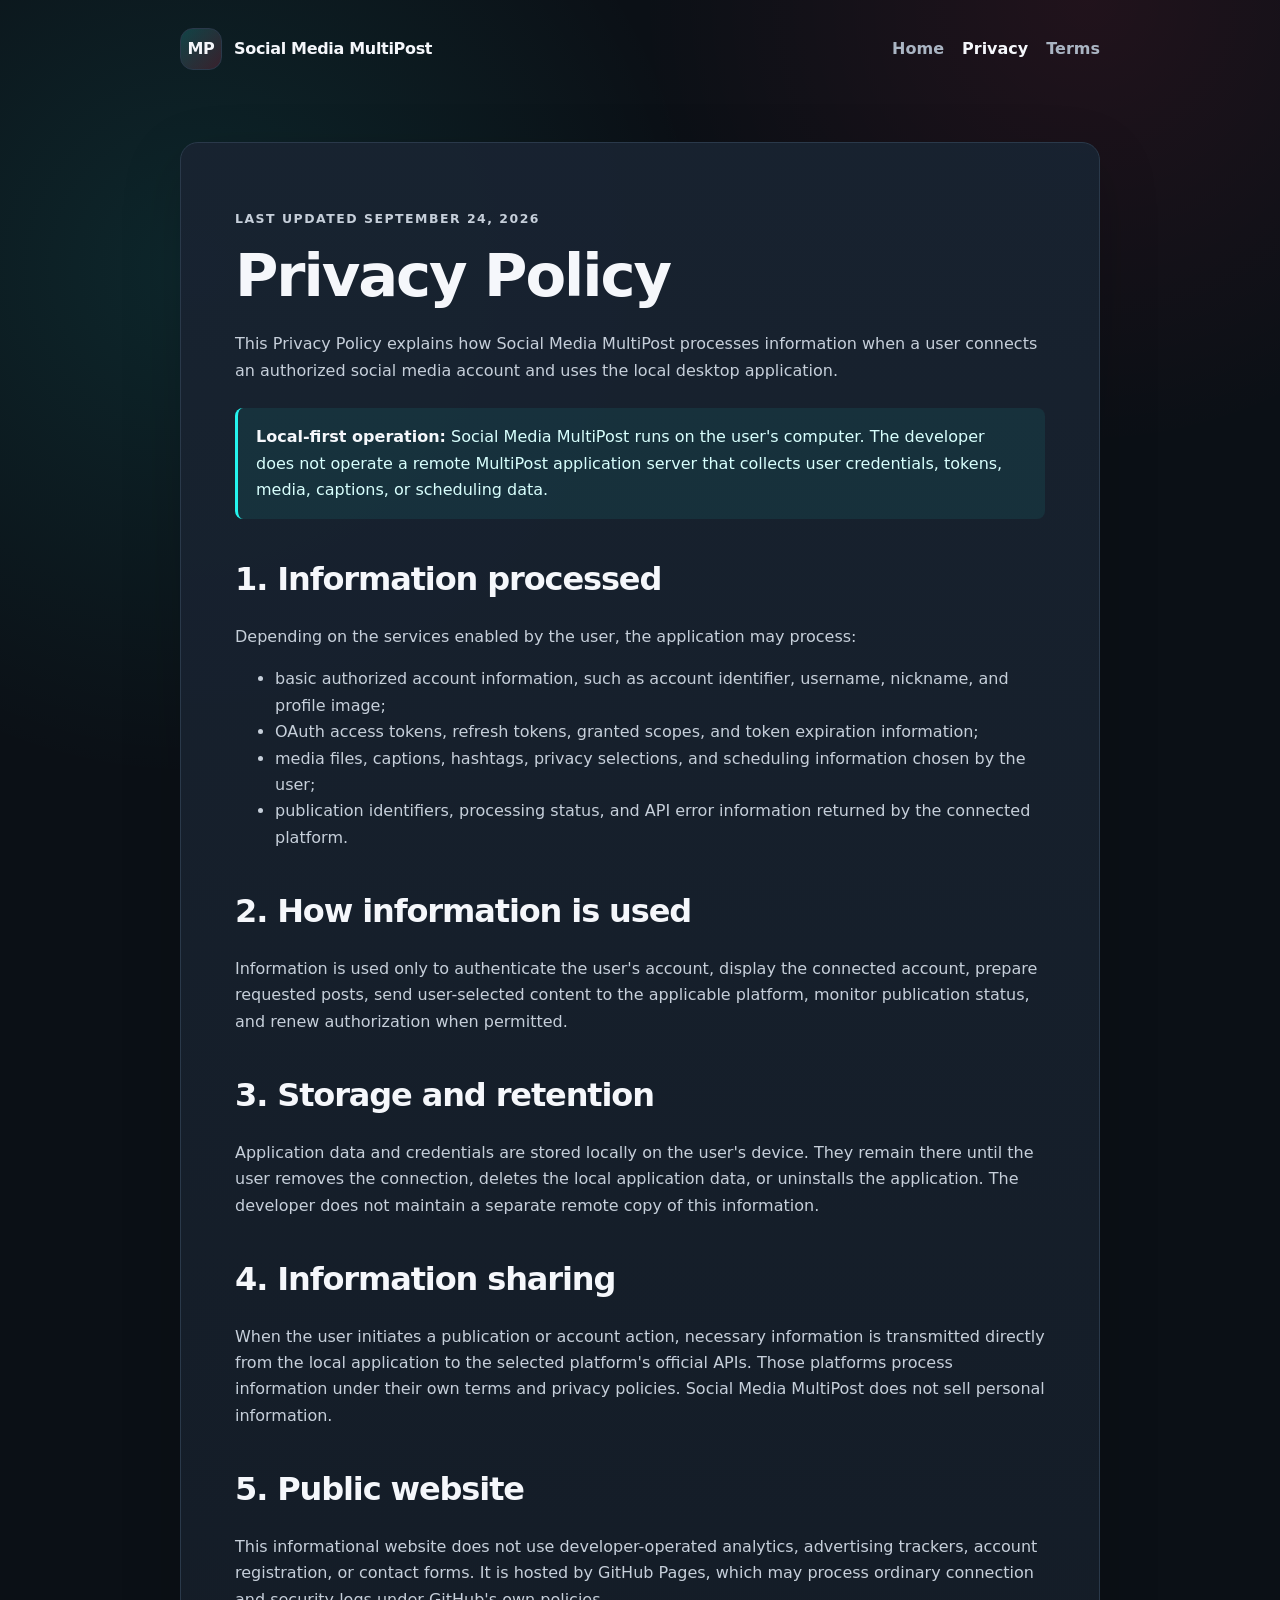
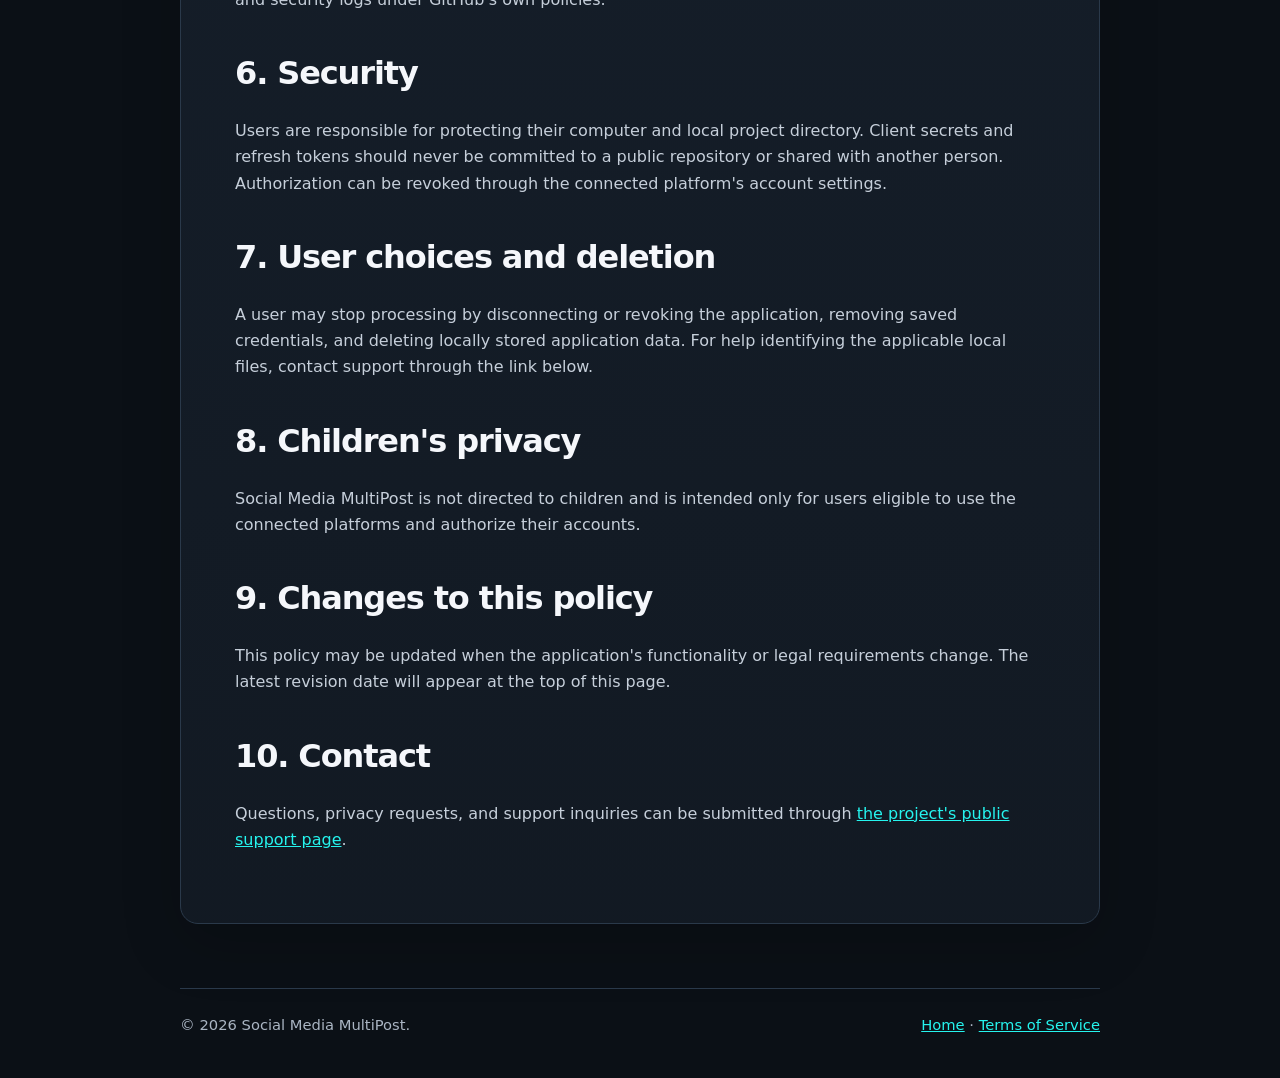
==== privacy.html @ afbd4df3 "Adiciona site e páginas legais do MultiPost" ====
<!doctype html>
<html lang="en">
<head>
  <meta charset="utf-8">
  <meta name="viewport" content="width=device-width, initial-scale=1">
  <title>Privacy Policy | Social Media MultiPost</title>
  <meta name="description" content="Privacy Policy for Social Media MultiPost.">
  <link rel="stylesheet" href="styles.css">
</head>
<body>
  <header>
    <a class="brand" href="./"><span class="logo">MP</span>Social Media MultiPost</a>
    <nav aria-label="Main navigation"><a href="./">Home</a><a href="privacy.html" aria-current="page">Privacy</a><a href="terms.html">Terms</a></nav>
  </header>
  <main>
    <article class="document">
      <p class="eyebrow">Last updated September 24, 2026</p>
      <h1>Privacy Policy</h1>
      <p>This Privacy Policy explains how Social Media MultiPost processes information when a user connects an authorized social media account and uses the local desktop application.</p>
      <div class="notice"><strong>Local-first operation:</strong> Social Media MultiPost runs on the user's computer. The developer does not operate a remote MultiPost application server that collects user credentials, tokens, media, captions, or scheduling data.</div>

      <h2>1. Information processed</h2>
      <p>Depending on the services enabled by the user, the application may process:</p>
      <ul>
        <li>basic authorized account information, such as account identifier, username, nickname, and profile image;</li>
        <li>OAuth access tokens, refresh tokens, granted scopes, and token expiration information;</li>
        <li>media files, captions, hashtags, privacy selections, and scheduling information chosen by the user;</li>
        <li>publication identifiers, processing status, and API error information returned by the connected platform.</li>
      </ul>

      <h2>2. How information is used</h2>
      <p>Information is used only to authenticate the user's account, display the connected account, prepare requested posts, send user-selected content to the applicable platform, monitor publication status, and renew authorization when permitted.</p>

      <h2>3. Storage and retention</h2>
      <p>Application data and credentials are stored locally on the user's device. They remain there until the user removes the connection, deletes the local application data, or uninstalls the application. The developer does not maintain a separate remote copy of this information.</p>

      <h2>4. Information sharing</h2>
      <p>When the user initiates a publication or account action, necessary information is transmitted directly from the local application to the selected platform's official APIs. Those platforms process information under their own terms and privacy policies. Social Media MultiPost does not sell personal information.</p>

      <h2>5. Public website</h2>
      <p>This informational website does not use developer-operated analytics, advertising trackers, account registration, or contact forms. It is hosted by GitHub Pages, which may process ordinary connection and security logs under GitHub's own policies.</p>

      <h2>6. Security</h2>
      <p>Users are responsible for protecting their computer and local project directory. Client secrets and refresh tokens should never be committed to a public repository or shared with another person. Authorization can be revoked through the connected platform's account settings.</p>

      <h2>7. User choices and deletion</h2>
      <p>A user may stop processing by disconnecting or revoking the application, removing saved credentials, and deleting locally stored application data. For help identifying the applicable local files, contact support through the link below.</p>

      <h2>8. Children's privacy</h2>
      <p>Social Media MultiPost is not directed to children and is intended only for users eligible to use the connected platforms and authorize their accounts.</p>

      <h2>9. Changes to this policy</h2>
      <p>This policy may be updated when the application's functionality or legal requirements change. The latest revision date will appear at the top of this page.</p>

      <h2>10. Contact</h2>
      <p>Questions, privacy requests, and support inquiries can be submitted through <a href="https://github.com/rafaelgarrocho/multipost-pages/issues">the project's public support page</a>.</p>
    </article>
  </main>
  <footer><p>© 2026 Social Media MultiPost.</p><p><a href="./">Home</a> · <a href="terms.html">Terms of Service</a></p></footer>
</body>
</html>
---- styles.css ----
:root {
  color-scheme: dark;
  --bg: #0b1016;
  --panel: #121a24;
  --panel-2: #182331;
  --text: #f5f7fb;
  --muted: #aab5c3;
  --accent: #25f4ee;
  --accent-2: #fe2c55;
  --border: #2a394a;
  --max: 920px;
}
* { box-sizing: border-box; }
html { scroll-behavior: smooth; }
body {
  margin: 0;
  min-height: 100vh;
  background:
    radial-gradient(circle at 15% 10%, rgba(37, 244, 238, .10), transparent 32rem),
    radial-gradient(circle at 85% 0%, rgba(254, 44, 85, .09), transparent 28rem),
    var(--bg);
  color: var(--text);
  font: 16px/1.65 Inter, ui-sans-serif, system-ui, -apple-system, BlinkMacSystemFont, "Segoe UI", sans-serif;
}
a { color: var(--accent); }
a:hover { color: #8ffaf6; }
header, main, footer { width: min(calc(100% - 32px), var(--max)); margin-inline: auto; }
header { display: flex; align-items: center; justify-content: space-between; gap: 24px; padding: 28px 0; }
.brand { display: inline-flex; align-items: center; gap: 12px; color: var(--text); font-weight: 800; text-decoration: none; letter-spacing: -.02em; }
.logo { display: grid; place-items: center; width: 42px; height: 42px; border: 1px solid var(--border); border-radius: 13px; background: linear-gradient(135deg, rgba(37,244,238,.18), rgba(254,44,85,.18)); }
nav { display: flex; gap: 18px; flex-wrap: wrap; }
nav a { color: var(--muted); text-decoration: none; font-weight: 650; }
nav a[aria-current="page"], nav a:hover { color: var(--text); }
.hero { padding: 80px 0 64px; }
.eyebrow { color: var(--accent); font-weight: 800; letter-spacing: .12em; text-transform: uppercase; font-size: .78rem; }
h1, h2 { line-height: 1.13; letter-spacing: -.035em; }
h1 { max-width: 780px; margin: 12px 0 22px; font-size: clamp(2.5rem, 7vw, 5rem); }
h2 { margin-top: 0; font-size: clamp(1.35rem, 3vw, 2rem); }
.lead { max-width: 700px; color: var(--muted); font-size: clamp(1.05rem, 2vw, 1.25rem); }
.grid { display: grid; grid-template-columns: repeat(3, 1fr); gap: 18px; margin: 20px 0 64px; }
.card, .document { border: 1px solid var(--border); border-radius: 18px; background: linear-gradient(180deg, rgba(24,35,49,.94), rgba(18,26,36,.94)); box-shadow: 0 20px 60px rgba(0,0,0,.18); }
.card { padding: 24px; }
.card p { color: var(--muted); margin-bottom: 0; }
.document { padding: clamp(24px, 5vw, 54px); margin: 44px 0 64px; }
.document h1 { font-size: clamp(2.2rem, 5vw, 3.7rem); }
.document h2 { margin-top: 42px; }
.document p, .document li { color: #c6cfda; }
.document strong { color: var(--text); }
.notice { padding: 16px 18px; margin: 24px 0; border-left: 3px solid var(--accent); border-radius: 8px; background: rgba(37,244,238,.07); color: #d8fffd; }
.actions { display: flex; flex-wrap: wrap; gap: 12px; margin-top: 28px; }
.button { display: inline-flex; padding: 12px 18px; border-radius: 11px; background: linear-gradient(135deg, var(--accent), #5ee7ff); color: #071014; font-weight: 850; text-decoration: none; }
.button.secondary { border: 1px solid var(--border); background: var(--panel-2); color: var(--text); }
footer { display: flex; justify-content: space-between; gap: 18px; flex-wrap: wrap; padding: 24px 0 40px; border-top: 1px solid var(--border); color: var(--muted); font-size: .92rem; }
footer p { margin: 0; }
@media (max-width: 760px) {
  header { align-items: flex-start; flex-direction: column; }
  .hero { padding-top: 48px; }
  .grid { grid-template-columns: 1fr; }
}
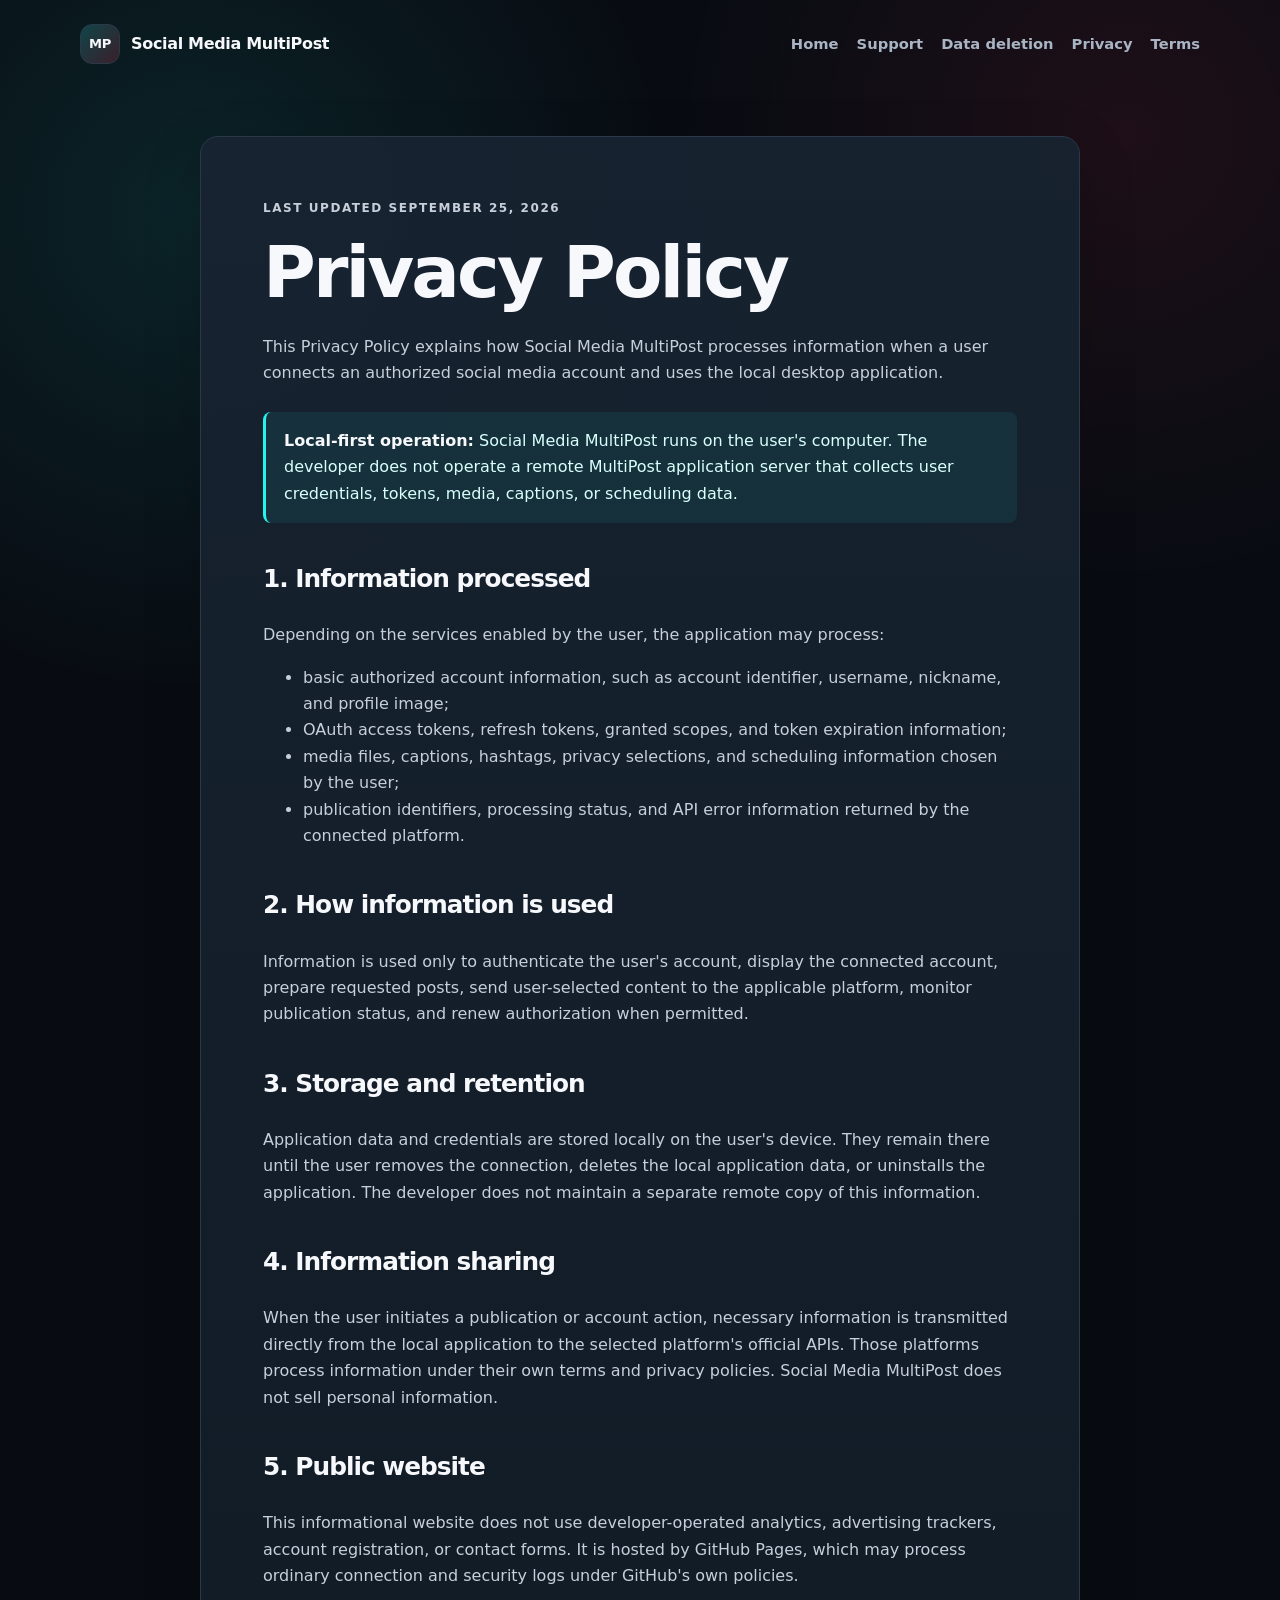
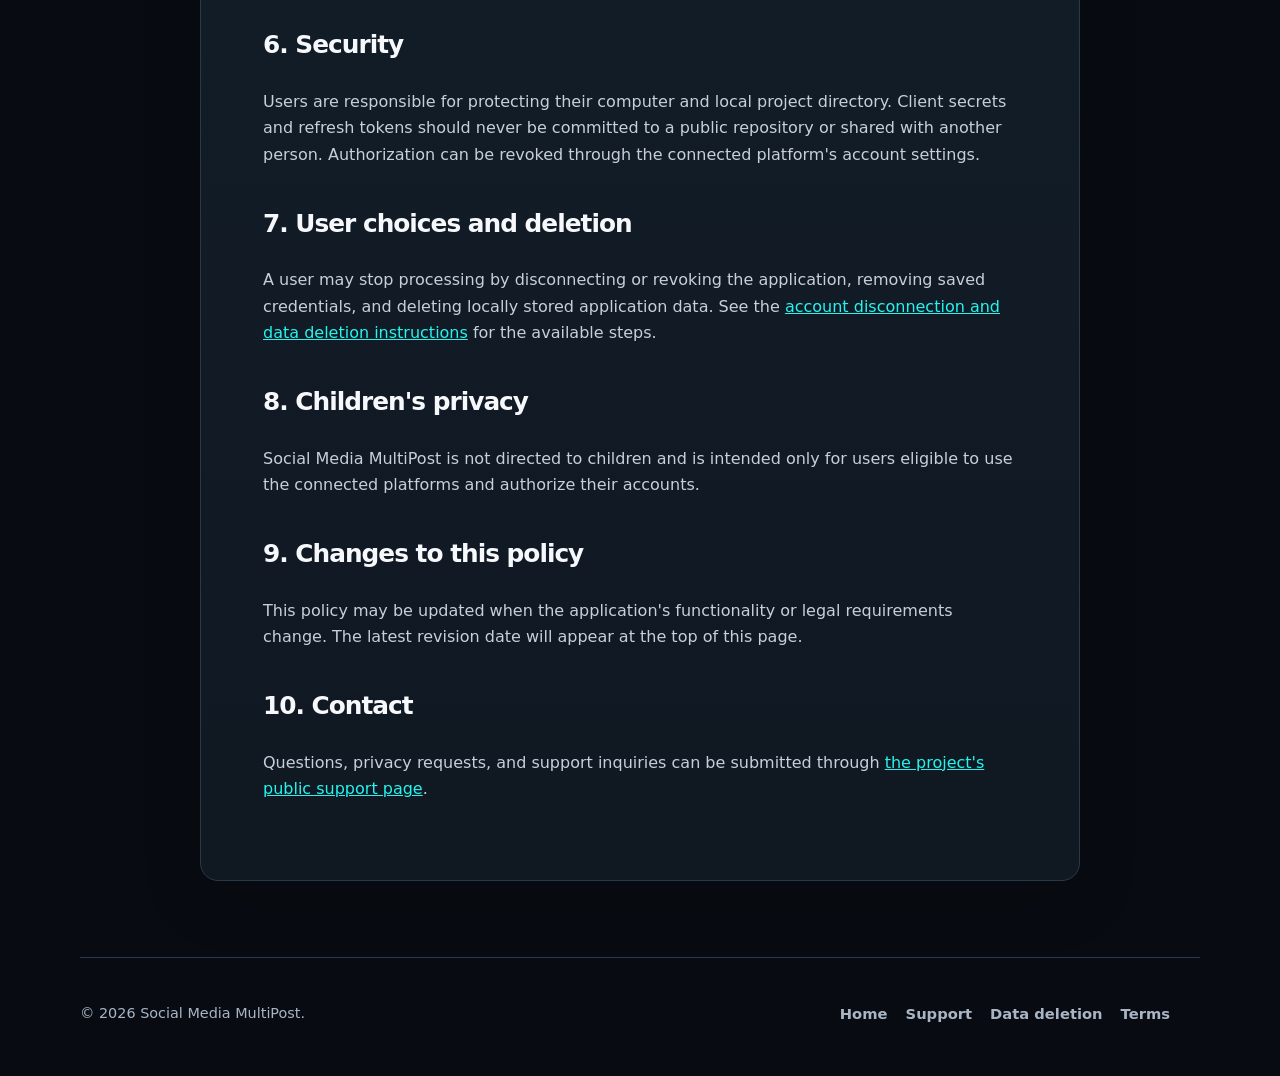
==== commit 7a976097: "Expande site público para revisão do TikTok" ====
--- a/privacy.html
+++ b/privacy.html
@@ -8,13 +8,13 @@
   <link rel="stylesheet" href="styles.css">
 </head>
 <body>
-  <header>
+  <header class="site-header">
     <a class="brand" href="./"><span class="logo">MP</span>Social Media MultiPost</a>
-    <nav aria-label="Main navigation"><a href="./">Home</a><a href="privacy.html" aria-current="page">Privacy</a><a href="terms.html">Terms</a></nav>
+    <nav aria-label="Main navigation"><a href="./">Home</a><a href="support.html">Support</a><a href="data-deletion.html">Data deletion</a><a href="privacy.html" aria-current="page">Privacy</a><a href="terms.html">Terms</a></nav>
   </header>
   <main>
     <article class="document">
-      <p class="eyebrow">Last updated September 24, 2026</p>
+      <p class="eyebrow">Last updated September 25, 2026</p>
       <h1>Privacy Policy</h1>
       <p>This Privacy Policy explains how Social Media MultiPost processes information when a user connects an authorized social media account and uses the local desktop application.</p>
       <div class="notice"><strong>Local-first operation:</strong> Social Media MultiPost runs on the user's computer. The developer does not operate a remote MultiPost application server that collects user credentials, tokens, media, captions, or scheduling data.</div>
@@ -44,7 +44,7 @@
       <p>Users are responsible for protecting their computer and local project directory. Client secrets and refresh tokens should never be committed to a public repository or shared with another person. Authorization can be revoked through the connected platform's account settings.</p>
 
       <h2>7. User choices and deletion</h2>
-      <p>A user may stop processing by disconnecting or revoking the application, removing saved credentials, and deleting locally stored application data. For help identifying the applicable local files, contact support through the link below.</p>
+      <p>A user may stop processing by disconnecting or revoking the application, removing saved credentials, and deleting locally stored application data. See the <a href="data-deletion.html">account disconnection and data deletion instructions</a> for the available steps.</p>
 
       <h2>8. Children's privacy</h2>
       <p>Social Media MultiPost is not directed to children and is intended only for users eligible to use the connected platforms and authorize their accounts.</p>
@@ -56,6 +56,6 @@
       <p>Questions, privacy requests, and support inquiries can be submitted through <a href="https://github.com/rafaelgarrocho/multipost-pages/issues">the project's public support page</a>.</p>
     </article>
   </main>
-  <footer><p>© 2026 Social Media MultiPost.</p><p><a href="./">Home</a> · <a href="terms.html">Terms of Service</a></p></footer>
+  <footer><p>© 2026 Social Media MultiPost.</p><div class="footer-links"><a href="./">Home</a><a href="support.html">Support</a><a href="data-deletion.html">Data deletion</a><a href="terms.html">Terms</a></div></footer>
 </body>
 </html>
--- a/styles.css
+++ b/styles.css
@@ -1,59 +1 @@
-:root {
-  color-scheme: dark;
-  --bg: #0b1016;
-  --panel: #121a24;
-  --panel-2: #182331;
-  --text: #f5f7fb;
-  --muted: #aab5c3;
-  --accent: #25f4ee;
-  --accent-2: #fe2c55;
-  --border: #2a394a;
-  --max: 920px;
-}
-* { box-sizing: border-box; }
-html { scroll-behavior: smooth; }
-body {
-  margin: 0;
-  min-height: 100vh;
-  background:
-    radial-gradient(circle at 15% 10%, rgba(37, 244, 238, .10), transparent 32rem),
-    radial-gradient(circle at 85% 0%, rgba(254, 44, 85, .09), transparent 28rem),
-    var(--bg);
-  color: var(--text);
-  font: 16px/1.65 Inter, ui-sans-serif, system-ui, -apple-system, BlinkMacSystemFont, "Segoe UI", sans-serif;
-}
-a { color: var(--accent); }
-a:hover { color: #8ffaf6; }
-header, main, footer { width: min(calc(100% - 32px), var(--max)); margin-inline: auto; }
-header { display: flex; align-items: center; justify-content: space-between; gap: 24px; padding: 28px 0; }
-.brand { display: inline-flex; align-items: center; gap: 12px; color: var(--text); font-weight: 800; text-decoration: none; letter-spacing: -.02em; }
-.logo { display: grid; place-items: center; width: 42px; height: 42px; border: 1px solid var(--border); border-radius: 13px; background: linear-gradient(135deg, rgba(37,244,238,.18), rgba(254,44,85,.18)); }
-nav { display: flex; gap: 18px; flex-wrap: wrap; }
-nav a { color: var(--muted); text-decoration: none; font-weight: 650; }
-nav a[aria-current="page"], nav a:hover { color: var(--text); }
-.hero { padding: 80px 0 64px; }
-.eyebrow { color: var(--accent); font-weight: 800; letter-spacing: .12em; text-transform: uppercase; font-size: .78rem; }
-h1, h2 { line-height: 1.13; letter-spacing: -.035em; }
-h1 { max-width: 780px; margin: 12px 0 22px; font-size: clamp(2.5rem, 7vw, 5rem); }
-h2 { margin-top: 0; font-size: clamp(1.35rem, 3vw, 2rem); }
-.lead { max-width: 700px; color: var(--muted); font-size: clamp(1.05rem, 2vw, 1.25rem); }
-.grid { display: grid; grid-template-columns: repeat(3, 1fr); gap: 18px; margin: 20px 0 64px; }
-.card, .document { border: 1px solid var(--border); border-radius: 18px; background: linear-gradient(180deg, rgba(24,35,49,.94), rgba(18,26,36,.94)); box-shadow: 0 20px 60px rgba(0,0,0,.18); }
-.card { padding: 24px; }
-.card p { color: var(--muted); margin-bottom: 0; }
-.document { padding: clamp(24px, 5vw, 54px); margin: 44px 0 64px; }
-.document h1 { font-size: clamp(2.2rem, 5vw, 3.7rem); }
-.document h2 { margin-top: 42px; }
-.document p, .document li { color: #c6cfda; }
-.document strong { color: var(--text); }
-.notice { padding: 16px 18px; margin: 24px 0; border-left: 3px solid var(--accent); border-radius: 8px; background: rgba(37,244,238,.07); color: #d8fffd; }
-.actions { display: flex; flex-wrap: wrap; gap: 12px; margin-top: 28px; }
-.button { display: inline-flex; padding: 12px 18px; border-radius: 11px; background: linear-gradient(135deg, var(--accent), #5ee7ff); color: #071014; font-weight: 850; text-decoration: none; }
-.button.secondary { border: 1px solid var(--border); background: var(--panel-2); color: var(--text); }
-footer { display: flex; justify-content: space-between; gap: 18px; flex-wrap: wrap; padding: 24px 0 40px; border-top: 1px solid var(--border); color: var(--muted); font-size: .92rem; }
-footer p { margin: 0; }
-@media (max-width: 760px) {
-  header { align-items: flex-start; flex-direction: column; }
-  .hero { padding-top: 48px; }
-  .grid { grid-template-columns: 1fr; }
-}
+:root{color-scheme:dark;--bg:#080c12;--panel:#111923;--panel2:#172331;--text:#f6f8fb;--muted:#a9b5c4;--accent:#25f4ee;--accent2:#fe2c55;--border:#2a3949;--max:1120px}*{box-sizing:border-box}html{scroll-behavior:smooth}body{margin:0;min-height:100vh;background:radial-gradient(circle at 15% 8%,rgba(37,244,238,.1),transparent 30rem),radial-gradient(circle at 88% 5%,rgba(254,44,85,.09),transparent 28rem),var(--bg);color:var(--text);font:16px/1.65 Inter,ui-sans-serif,system-ui,-apple-system,BlinkMacSystemFont,"Segoe UI",sans-serif}a{color:var(--accent)}a:hover{color:#9afff9}.site-header,main,footer{width:min(calc(100% - 32px),var(--max));margin-inline:auto}.site-header{display:flex;align-items:center;justify-content:space-between;gap:24px;padding:24px 0}.brand{display:inline-flex;align-items:center;gap:11px;color:var(--text);font-weight:850;text-decoration:none;letter-spacing:-.02em}.logo{display:grid;place-items:center;width:40px;height:40px;border:1px solid var(--border);border-radius:12px;background:linear-gradient(135deg,rgba(37,244,238,.2),rgba(254,44,85,.2));font-size:.82rem}nav,.footer-links{display:flex;gap:18px;flex-wrap:wrap}nav a,.footer-links a{color:var(--muted);text-decoration:none;font-weight:650;font-size:.92rem}nav a:hover,.footer-links a:hover{color:var(--text)}.hero{display:grid;grid-template-columns:1.05fr .95fr;align-items:center;gap:60px;padding:88px 0 104px}.eyebrow{margin:0;color:var(--accent);font-weight:850;letter-spacing:.13em;text-transform:uppercase;font-size:.75rem}h1,h2,h3{line-height:1.1;letter-spacing:-.04em}h1{max-width:680px;margin:14px 0 22px;font-size:clamp(3rem,7vw,5.7rem)}h2{max-width:700px;margin:12px 0 30px;font-size:clamp(2.1rem,5vw,3.7rem)}h3{font-size:1.35rem}.lead{max-width:650px;color:var(--muted);font-size:clamp(1.05rem,2vw,1.25rem)}.lead.compact{font-size:1.08rem}.actions{display:flex;flex-wrap:wrap;gap:12px;margin-top:28px}.button{display:inline-flex;align-items:center;justify-content:center;padding:12px 18px;border-radius:11px;background:linear-gradient(135deg,var(--accent),#64dfff);color:#061014;font-weight:850;text-decoration:none}.button.secondary{border:1px solid var(--border);background:var(--panel2);color:var(--text)}.trust-line{margin-top:22px;color:#7f8b99;font-size:.85rem}.app-preview{overflow:hidden;border:1px solid #324151;border-radius:22px;background:#101720;box-shadow:0 36px 90px rgba(0,0,0,.42);transform:rotate(1.5deg)}.preview-top{display:flex;align-items:center;gap:7px;padding:14px 17px;border-bottom:1px solid var(--border);color:#dce4ec}.preview-top span{width:8px;height:8px;border-radius:50%;background:#445365}.preview-top span:first-child{background:var(--accent2)}.preview-top b{margin-left:8px;font-size:.75rem}.preview-body{display:grid;grid-template-columns:54px 1fr;min-height:330px}.preview-body aside{display:grid;align-content:start;justify-items:center;gap:18px;padding:28px 0;border-right:1px solid var(--border)}.preview-body aside i{width:22px;height:22px;border-radius:7px;background:#263443}.preview-body aside i.active{background:linear-gradient(135deg,var(--accent),var(--accent2))}.preview-content{display:grid;align-content:start;gap:10px;padding:38px}.preview-content small{color:var(--accent);font-weight:800}.preview-content>strong{font-size:1.45rem}.calendar-cards{display:grid;grid-template-columns:repeat(2,1fr);gap:10px;margin-top:20px}.calendar-cards span{min-height:74px;padding:13px;border:1px solid #344454;border-radius:11px;background:#192431;color:#dbe2eb;font-size:.8rem}.section-block{padding:88px 0;border-top:1px solid rgba(42,57,73,.8)}.grid{display:grid;grid-template-columns:repeat(3,1fr);gap:16px}.card,.document,.steps li,.safety{border:1px solid var(--border);border-radius:18px;background:linear-gradient(180deg,rgba(23,35,49,.94),rgba(17,25,35,.94));box-shadow:0 18px 60px rgba(0,0,0,.15)}.card{padding:25px}.card p{color:var(--muted);margin-bottom:0}.card-icon{color:var(--accent);font:800 .72rem/1 monospace}.split{display:grid;grid-template-columns:.85fr 1.15fr;gap:65px}.steps{display:grid;gap:12px;margin:0;padding:0;list-style:none}.steps li{display:grid;grid-template-columns:110px 1fr;gap:16px;padding:20px}.steps li span{color:var(--muted)}.safety{display:flex;align-items:center;justify-content:space-between;gap:45px;margin:88px auto;padding:clamp(26px,5vw,52px)}.safety h2{margin-bottom:18px}.safety p{max-width:660px;color:var(--muted)}.document{max-width:880px;margin:48px auto 76px;padding:clamp(24px,6vw,62px)}.document h1{font-size:clamp(2.5rem,6vw,4.5rem)}.document h2{margin-top:42px;font-size:1.55rem}.document p,.document li{color:#c6cfda}.document strong{color:var(--text)}.notice{padding:16px 18px;margin:25px 0;border-left:3px solid var(--accent);border-radius:8px;background:rgba(37,244,238,.07);color:#d8fffd}.support-grid{display:grid;grid-template-columns:repeat(2,1fr);gap:16px}.support-card{padding:22px;border:1px solid var(--border);border-radius:14px;background:var(--panel)}code{padding:.12rem .35rem;border-radius:5px;background:#202b38;color:#d7fffc}footer{display:grid;grid-template-columns:1fr auto auto;align-items:end;gap:30px;padding:36px 0 50px;border-top:1px solid var(--border);color:var(--muted);font-size:.9rem}footer p{margin:8px 0 0}@media(max-width:850px){.site-header{align-items:flex-start;flex-direction:column}.hero,.split{grid-template-columns:1fr}.hero{gap:48px;padding-top:50px}.grid{grid-template-columns:1fr 1fr}.safety{align-items:flex-start;flex-direction:column}footer{grid-template-columns:1fr}.app-preview{transform:none}}@media(max-width:580px){.grid,.support-grid{grid-template-columns:1fr}.steps li{grid-template-columns:1fr}.preview-body{min-height:260px}.preview-content{padding:24px}.section-block{padding:64px 0}}
